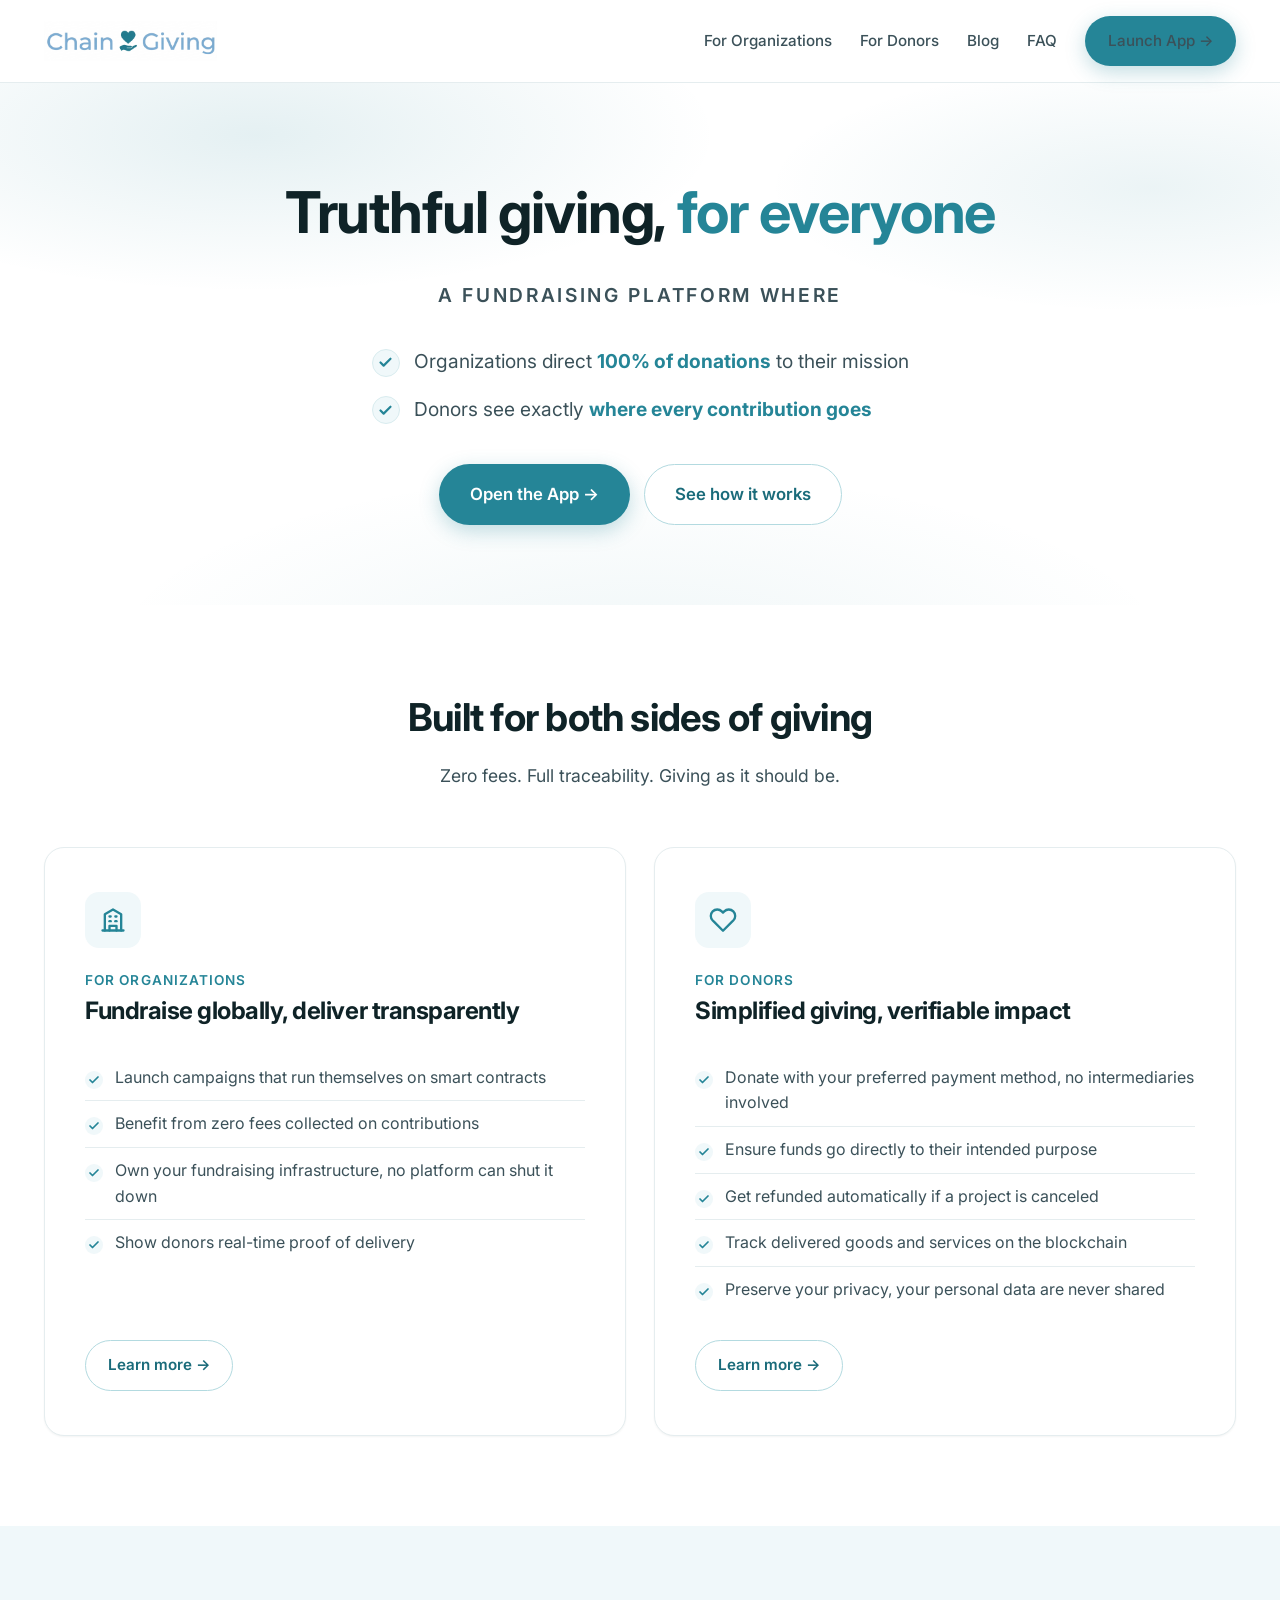
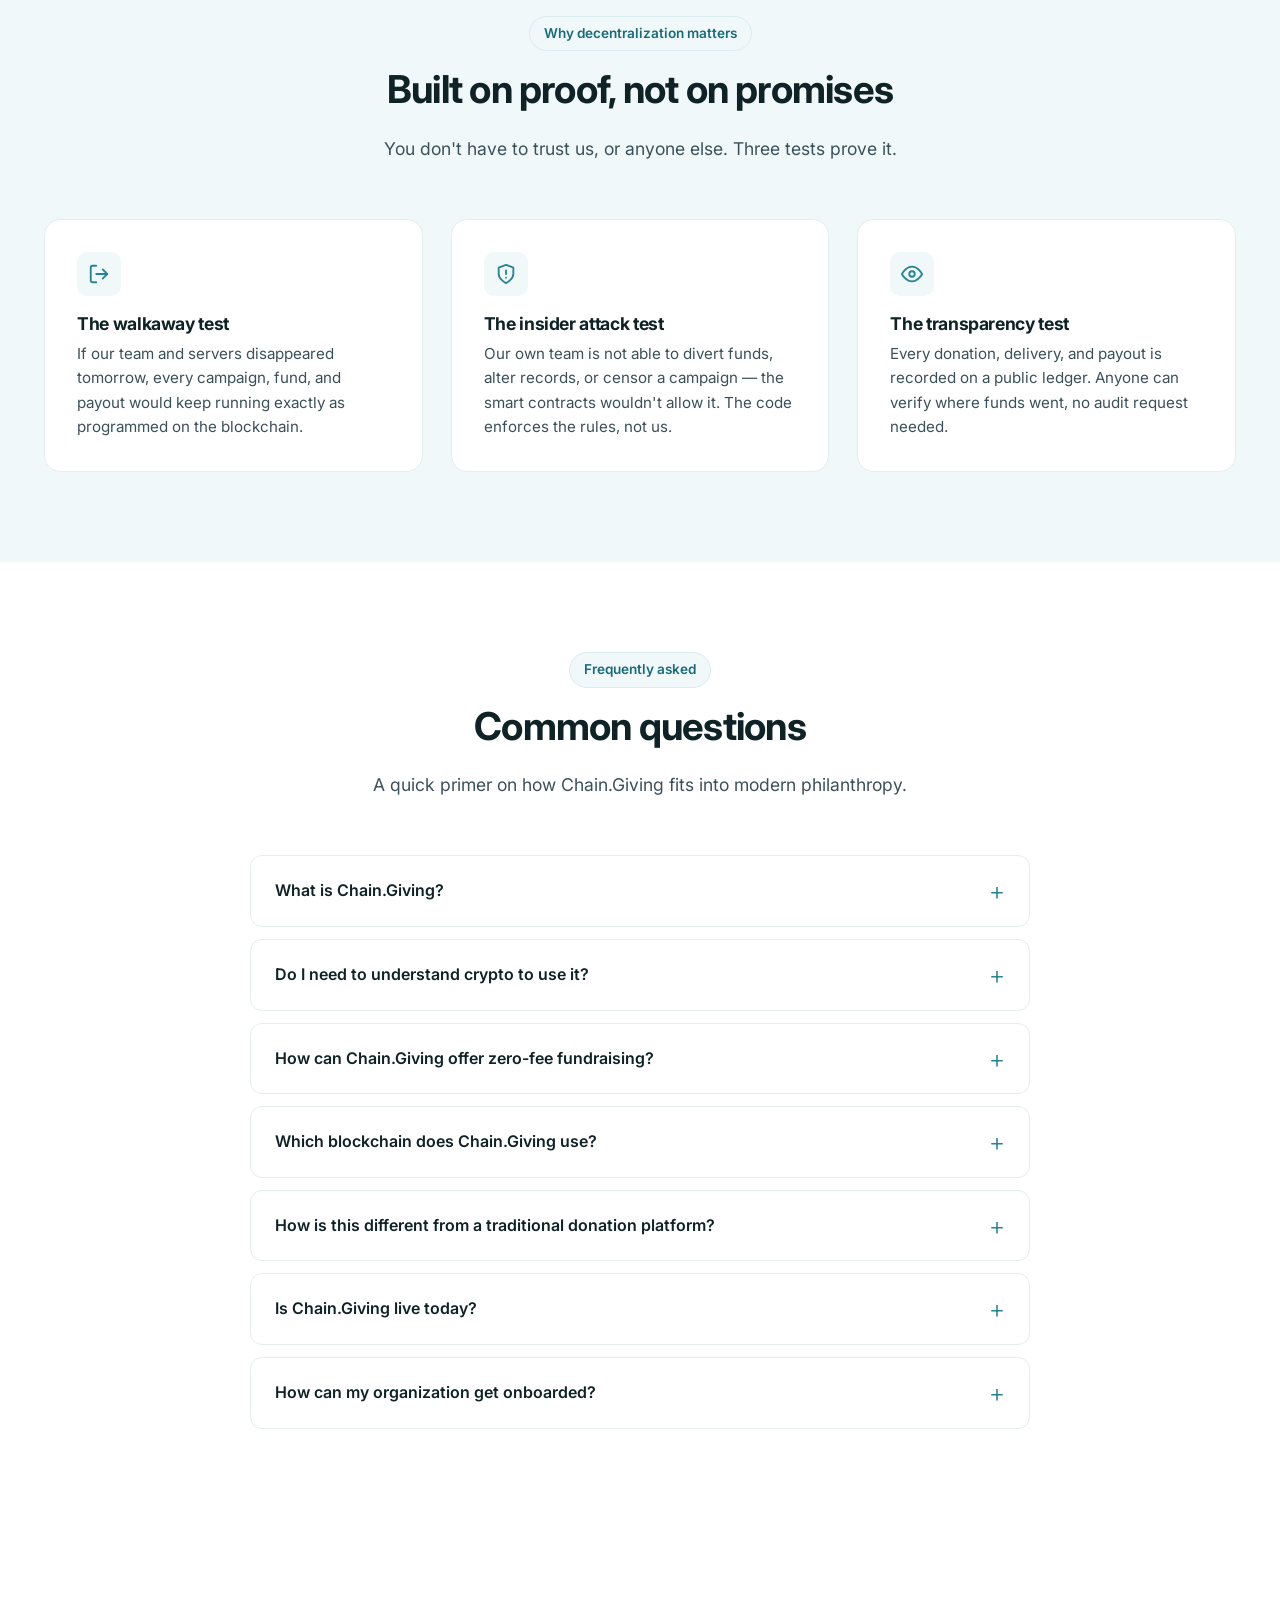
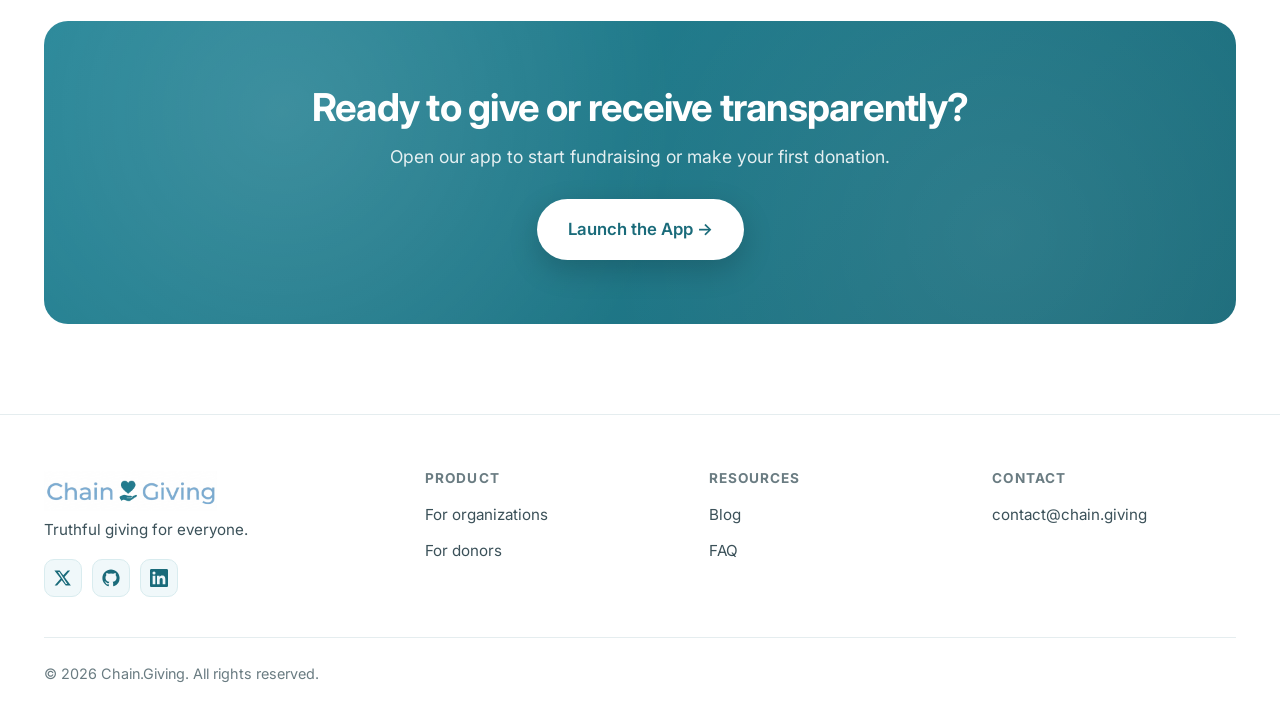
==== index.html @ cbf7d5ca "Initialize website" ====
<!doctype html>
<html lang="en">
<head>
  <meta charset="utf-8" />
  <meta name="viewport" content="width=device-width, initial-scale=1" />
  <title>Chain.Giving — Truthful Giving for Everyone</title>
  <meta name="description" content="Zero fees crowdfunding campaigns. Full traceability for donors. Built on proof, not promises." />
  <link rel="icon" href="media/favicon.png" />
  <link rel="preconnect" href="https://fonts.googleapis.com" />
  <link rel="preconnect" href="https://fonts.gstatic.com" crossorigin />
  <link href="https://fonts.googleapis.com/css2?family=Inter:wght@400;500;600;700;800&display=swap" rel="stylesheet" />
  <link rel="stylesheet" href="styles.css" />
</head>
<body>

<header class="site-header">
  <div class="nav">
    <a class="brand" href="/">
      <img src="media/chain_giving_header.png" alt="Chain.Giving" />
    </a>
    <nav class="nav-links">
      <a href="for-organizations.html">For Organizations</a>
      <a href="for-donors.html">For Donors</a>
      <a href="https://chaingiving.substack.com/" target="_blank" rel="noopener">Blog</a>
      <a href="#faq">FAQ</a>
      <a class="btn btn-primary" href="https://app.chain.giving/" target="_blank" rel="noopener">Launch App →</a>
    </nav>
  </div>
</header>

<main>

  <section class="hero">
    <div class="container hero-inner">
      <h1 class="hero-title">Truthful giving,&nbsp;<span>for everyone</span></h1>
      <p class="lead lead-intro">A fundraising platform where</p>
      <ul class="lead-claims">
        <li>Organizations direct <span>100% of donations</span> to their mission</li>
        <li>Donors see exactly <span>where every contribution goes</span></li>
      </ul>
      <div class="hero-ctas">
        <a class="btn btn-primary btn-lg" href="https://app.chain.giving/" target="_blank" rel="noopener">
          Open the App →
        </a>
        <a class="btn btn-ghost btn-lg" href="#audiences">See how it works</a>
      </div>
    </div>
  </section>

  <section id="audiences">
    <div class="container">
      <div class="section-head">
        <h2>Built for both sides of giving</h2>
        <p>Zero fees. Full traceability. Giving as it should be.</p>
      </div>

      <div class="audience-grid">

        <article class="audience-card">
          <div class="icon">
            <svg viewBox="0 0 24 24" fill="none" stroke="currentColor" stroke-width="2" stroke-linecap="round" stroke-linejoin="round"><path d="M3 21h18"/><path d="M5 21V7l7-4 7 4v14"/><path d="M9 9h1"/><path d="M9 13h1"/><path d="M14 9h1"/><path d="M14 13h1"/><path d="M9 21v-4h6v4"/></svg>
          </div>
          <p class="tag">For Organizations</p>
          <h3>Fundraise globally, deliver transparently</h3>
          <ul>
            <li>Launch campaigns that run themselves on smart contracts</li>
            <li>Benefit from zero fees collected on contributions</li>
            <li>Own your fundraising infrastructure, no platform can shut it down</li>
            <li>Show donors real-time proof of delivery</li>
          </ul>
          <div class="card-cta">
             <a class="btn btn-ghost" href="for-organizations.html">Learn more →</a>
          </div>
        </article>

        <article class="audience-card">
          <div class="icon">
            <svg viewBox="0 0 24 24" fill="none" stroke="currentColor" stroke-width="2" stroke-linecap="round" stroke-linejoin="round"><path d="M20.84 4.61a5.5 5.5 0 0 0-7.78 0L12 5.67l-1.06-1.06a5.5 5.5 0 1 0-7.78 7.78l1.06 1.06L12 21.23l7.78-7.78 1.06-1.06a5.5 5.5 0 0 0 0-7.78z"/></svg>
          </div>
          <p class="tag">For Donors</p>
          <h3>Simplified giving, verifiable impact</h3>
          <ul>
            <li>Donate with your preferred payment method, no intermediaries involved</li>
            <li>Ensure funds go directly to their intended purpose</li>
            <li>Get refunded automatically if a project is canceled</li>
            <li>Track delivered goods and services on the blockchain</li>
            <li>Preserve your privacy, your personal data are never shared</li>
          </ul>
          <div class="card-cta">
             <a class="btn btn-ghost" href="for-donors.html">Learn more →</a>
          </div>
        </article>

      </div>
    </div>
  </section>

  <section class="bg-soft">
    <div class="container">
      <div class="section-head">
        <span class="eyebrow">Why decentralization matters</span>
        <h2>Built on proof, not on promises</h2>
        <p>You don't have to trust us, or anyone else. Three tests prove it.</p>
      </div>

      <div class="feature-grid">
        <div class="feature">
          <div class="icon">
            <svg viewBox="0 0 24 24" fill="none" stroke="currentColor" stroke-width="2" stroke-linecap="round" stroke-linejoin="round"><path d="M9 21H5a2 2 0 0 1-2-2V5a2 2 0 0 1 2-2h4"/><polyline points="16 17 21 12 16 7"/><line x1="21" y1="12" x2="9" y2="12"/></svg>
          </div>
          <h3>The walkaway test</h3>
          <p>If our team and servers disappeared tomorrow, every campaign, fund, and payout would keep running exactly as programmed on the blockchain.</p>
        </div>

        <div class="feature">
          <div class="icon">
            <svg viewBox="0 0 24 24" fill="none" stroke="currentColor" stroke-width="2" stroke-linecap="round" stroke-linejoin="round"><path d="M12 22s8-4 8-10V5l-8-3-8 3v7c0 6 8 10 8 10z"/><line x1="12" y1="8" x2="12" y2="12"/><line x1="12" y1="16" x2="12.01" y2="16"/></svg>
          </div>
          <h3>The insider attack test</h3>
          <p>Our own team is not able to divert funds, alter records, or censor a campaign — the smart contracts wouldn't allow it. The code enforces the rules, not us.</p>
        </div>

        <div class="feature">
          <div class="icon">
            <svg viewBox="0 0 24 24" fill="none" stroke="currentColor" stroke-width="2" stroke-linecap="round" stroke-linejoin="round"><path d="M1 12s4-8 11-8 11 8 11 8-4 8-11 8-11-8-11-8z"/><circle cx="12" cy="12" r="3"/></svg>
          </div>
          <h3>The transparency test</h3>
          <p>Every donation, delivery, and payout is recorded on a public ledger. Anyone can verify where funds went, no audit request needed.</p>
        </div>
      </div>
    </div>
  </section>

  <section id="faq">
    <div class="container">
      <div class="section-head">
        <span class="eyebrow">Frequently asked</span>
        <h2>Common questions</h2>
        <p>A quick primer on how Chain.Giving fits into modern philanthropy.</p>
      </div>

      <div class="faq-wrap">
        <details class="faq">
          <summary>What is Chain.Giving?</summary>
          <div class="faq-body">Chain.Giving is a platform that lets organizations run transparent fundraising programs that record their delivery transparently on the blockchain. Donors can follow their contributions from crowdfunding to real-world impact.</div>
        </details>

        <details class="faq">
          <summary>Do I need to understand crypto to use it?</summary>
          <div class="faq-body">No. Both organizations and donors interact with a familiar web app. The blockchain layer handles settlement and auditability behind the scenes — you don't need to run a node or manage complex wallets to get started.</div>
        </details>

        <details class="faq">
          <summary>How can Chain.Giving offer zero-fee fundraising?</summary>
          <div class="faq-body">Chain.Giving is a nonprofit initiative built entirely in our free time. The backend runs on public blockchain infrastructure and the frontend is served from free static file hosting, so operational costs are near zero. Every fundraising program lives in an autonomous smart contract owned solely by its organization wallet — meaning custody and payment processing require no middleman and no platform cut.</div>
        </details>

        <details class="faq">
          <summary>Which blockchain does Chain.Giving use?</summary>
          <div class="faq-body">We build our system as a set of Ethereum smart contracts that can be deployed on any EVM-compatible blockchain. As such, Chain.Giving can be deployed to the majority of existing blockchains that support smart contracts.</div>
        </details>

        <details class="faq">
          <summary>How is this different from a traditional donation platform?</summary>
          <div class="faq-body">Traditional platforms settle funds off-chain and report impact with spreadsheets. Chain.Giving ties donations and deliveries on the same ledger, so transparency isn't a PDF report, it's the system itself.</div>
        </details>

        <details class="faq">
          <summary>Is Chain.Giving live today?</summary>
          <div class="faq-body">We're rolling out in stages. Chain.Giving is still in Beta but pilot programs can already be conducted end to end on our testnet deployment. Subscribe to our <a href="https://chaingiving.substack.com/" target="_blank" rel="noopener">blog</a> for launch updates.</div>
        </details>

        <details class="faq">
          <summary>How can my organization get onboarded?</summary>
          <div class="faq-body">Reach out to <a href="mailto:contact@chain.giving">contact@chain.giving</a> and we'll walk you through onboarding, setup, and digitizing your first program.</div>
        </details>
      </div>
    </div>
  </section>

  <section>
    <div class="container">
      <div class="cta-band">
        <h2>Ready to give or receive transparently?</h2>
        <p>Open our app to start fundraising or make your first donation.</p>
        <a class="btn btn-primary btn-lg" href="https://app.chain.giving/" target="_blank" rel="noopener">Launch the App →</a>
      </div>
    </div>
  </section>

</main>

<footer>
  <div class="container">
    <div class="footer-grid">
      <div>
        <a class="brand" href="/">
          <img src="media/chain_giving_header.png" alt="Chain.Giving" />
        </a>
        <p>Truthful giving for everyone.</p>
        <div class="socials">
          <a href="https://x.com/chaingiving" target="_blank" rel="noopener" aria-label="Chain.Giving on X">
            <svg viewBox="0 0 24 24" fill="currentColor" aria-hidden="true"><path d="M18.244 2H21.5l-7.5 8.57L22.5 22h-6.84l-5.36-6.99L4.1 22H.84l8.02-9.17L.5 2h7.02l4.84 6.4L18.244 2Zm-2.4 18h1.88L7.24 4H5.24l10.6 16Z"/></svg>
          </a>
          <a href="https://github.com/chaingiving" target="_blank" rel="noopener" aria-label="Chain.Giving on GitHub">
            <svg viewBox="0 0 24 24" fill="currentColor" aria-hidden="true"><path d="M12 .5C5.73.5.5 5.74.5 12.02c0 5.09 3.29 9.4 7.86 10.93.58.1.79-.25.79-.56 0-.27-.01-1-.02-1.96-3.2.7-3.87-1.54-3.87-1.54-.52-1.33-1.27-1.69-1.27-1.69-1.04-.72.08-.7.08-.7 1.15.08 1.76 1.19 1.76 1.19 1.03 1.76 2.69 1.25 3.35.96.1-.75.4-1.26.73-1.55-2.55-.29-5.24-1.28-5.24-5.7 0-1.26.44-2.29 1.17-3.09-.12-.29-.51-1.46.11-3.04 0 0 .97-.31 3.18 1.18a11.1 11.1 0 0 1 5.78 0c2.2-1.49 3.17-1.18 3.17-1.18.63 1.58.24 2.75.12 3.04.73.8 1.17 1.83 1.17 3.09 0 4.43-2.69 5.41-5.25 5.69.41.35.78 1.04.78 2.1 0 1.52-.01 2.74-.01 3.12 0 .31.21.67.8.56A11.51 11.51 0 0 0 23.5 12.02C23.5 5.74 18.27.5 12 .5Z"/></svg>
          </a>
          <a href="https://www.linkedin.com/company/101804480/admin/feed/posts/" target="_blank" rel="noopener" aria-label="Chain.Giving on LinkedIn">
            <svg viewBox="0 0 24 24" fill="currentColor" aria-hidden="true"><path d="M20.45 20.45h-3.56v-5.57c0-1.33-.03-3.04-1.86-3.04-1.86 0-2.14 1.45-2.14 2.95v5.66H9.33V9h3.41v1.56h.05c.48-.9 1.64-1.86 3.38-1.86 3.61 0 4.28 2.38 4.28 5.47v6.28ZM5.34 7.43a2.06 2.06 0 1 1 0-4.13 2.06 2.06 0 0 1 0 4.13ZM7.12 20.45H3.56V9h3.56v11.45ZM22.22 0H1.77C.79 0 0 .77 0 1.72v20.56C0 23.23.79 24 1.77 24h20.45c.98 0 1.78-.77 1.78-1.72V1.72C24 .77 23.2 0 22.22 0Z"/></svg>
          </a>
        </div>
      </div>
      <div>
        <h4>Product</h4>
        <ul>
          <li><a href="for-organizations.html">For organizations</a></li>
          <li><a href="for-donors.html">For donors</a></li>
        </ul>
      </div>
      <div>
        <h4>Resources</h4>
        <ul>
          <li><a href="https://chaingiving.substack.com/" target="_blank" rel="noopener">Blog</a></li>
          <li><a href="#faq">FAQ</a></li>
        </ul>
      </div>
      <div>
        <h4>Contact</h4>
        <ul>
          <li><a href="mailto:contact@chain.giving">contact@chain.giving</a></li>
        </ul>
      </div>
    </div>
    <div class="footer-bottom">
      <span>© <span id="y"></span> Chain.Giving. All rights reserved.</span>
    </div>
  </div>
</footer>

<script>document.getElementById('y').textContent = String(new Date().getFullYear());</script>

</body>
</html>
---- styles.css ----
:root {
  --teal: #258597;
  --teal-dark: #1a6b7a;
  --teal-darker: #134e59;
  --teal-50: #f0f8fa;
  --teal-100: #d9ecef;
  --teal-200: #b3dae0;
  --ink: #0f2327;
  --ink-soft: #3b5159;
  --muted: #6a7c82;
  --line: #e5edef;
  --bg: #ffffff;
  --radius: 14px;
  --shadow-sm: 0 1px 2px rgba(15, 35, 39, 0.05);
  --shadow: 0 10px 30px rgba(15, 35, 39, 0.08);
  --shadow-lg: 0 20px 60px rgba(15, 35, 39, 0.12);
  --max: 1240px;
  --font: "Inter", -apple-system, BlinkMacSystemFont, "Segoe UI", Roboto, Helvetica, Arial, sans-serif;
}

* { box-sizing: border-box; }
html, body { margin: 0; padding: 0; }
body {
  font-family: var(--font);
  color: var(--ink);
  background: var(--bg);
  line-height: 1.6;
  -webkit-font-smoothing: antialiased;
  text-rendering: optimizeLegibility;
}

a { color: var(--teal-dark); text-decoration: none; }
a:hover { color: var(--teal-darker); }

img { max-width: 100%; display: block; }

.container {
  max-width: var(--max);
  margin: 0 auto;
  padding: 0 24px;
}

h1, h2, h3, h4 {
  color: var(--ink);
  font-weight: 700;
  letter-spacing: -0.02em;
  line-height: 1.15;
  margin: 0 0 0.6em;
}
h1 { font-size: clamp(2.2rem, 5vw, 3.6rem); }
h2 { font-size: clamp(1.7rem, 3.5vw, 2.4rem); }
h3 { font-size: 1.25rem; }
p { margin: 0 0 1em; color: var(--ink-soft); }

/* Header */
.site-header {
  position: sticky;
  top: 0;
  z-index: 50;
  background: rgba(255,255,255,0.92);
  backdrop-filter: saturate(180%) blur(10px);
  border-bottom: 1px solid var(--line);
}
.nav {
  display: flex;
  align-items: center;
  justify-content: space-between;
  padding: 16px 24px;
  max-width: var(--max);
  margin: 0 auto;
}
.brand {
  display: inline-flex;
  align-items: center;
  color: var(--ink);
}
.brand img {
  height: 40px;
  width: auto;
  display: block;
}
.nav-links {
  display: flex;
  align-items: center;
  gap: 28px;
}
.nav-links a {
  color: var(--ink-soft);
  font-weight: 500;
  font-size: 0.95rem;
}
.nav-links a:hover { color: var(--teal); }

/* Buttons */
.btn {
  display: inline-flex;
  align-items: center;
  gap: 8px;
  padding: 12px 22px;
  border-radius: 999px;
  font-weight: 600;
  font-size: 0.95rem;
  transition: transform 0.15s ease, box-shadow 0.15s ease, background 0.15s ease;
  border: 1px solid transparent;
  cursor: pointer;
  white-space: nowrap;
}
.btn-primary {
  background: var(--teal);
  color: #fff;
  box-shadow: 0 6px 20px rgba(37, 133, 151, 0.28);
}
.btn-primary:hover {
  background: var(--teal-dark);
  color: #fff;
  transform: translateY(-1px);
  box-shadow: 0 10px 28px rgba(37, 133, 151, 0.35);
}
.btn-ghost {
  background: #fff;
  color: var(--teal-dark);
  border-color: var(--teal-200);
}
.btn-ghost:hover {
  background: var(--teal-50);
  color: var(--teal-darker);
}
.btn-lg { padding: 16px 30px; font-size: 1.05rem; }

/* Hero */
.hero {
  position: relative;
  padding: 96px 0 80px;
  overflow: hidden;
}
.hero::before {
  content: "";
  position: absolute;
  inset: 0;
  background:
    radial-gradient(ellipse 60% 50% at 20% 10%, rgba(37,133,151,0.12), transparent 60%),
    radial-gradient(ellipse 50% 40% at 90% 20%, rgba(37,133,151,0.09), transparent 60%),
    radial-gradient(ellipse 70% 60% at 50% 110%, rgba(37,133,151,0.07), transparent 60%);
  pointer-events: none;
}
.hero-inner {
  position: relative;
  text-align: center;
  max-width: 820px;
  margin: 0 auto;
}
.eyebrow {
  display: inline-block;
  padding: 6px 14px;
  border-radius: 999px;
  background: var(--teal-50);
  color: var(--teal-dark);
  font-weight: 600;
  font-size: 0.85rem;
  margin-bottom: 24px;
  border: 1px solid var(--teal-100);
}
.hero h1 span { color: var(--teal); }
.hero .lead span { color: var(--teal); font-weight: 700; }
.lead-intro {
  font-size: 0.95rem;
  text-transform: uppercase;
  letter-spacing: 0.14em;
  color: var(--muted);
  font-weight: 600;
  margin-bottom: 28px;
}
.lead-claims {
  list-style: none;
  padding: 0;
  margin: 0 auto 40px;
  display: inline-flex;
  flex-direction: column;
  gap: 18px;
  text-align: left;
}
.lead-claims li {
  font-size: 1.2rem;
  color: var(--ink-soft);
  line-height: 1.55;
  position: relative;
  padding-left: 42px;
}
.lead-claims li::before {
  content: "";
  position: absolute;
  left: 0;
  top: calc((1.55em - 26px) / 2);
  width: 26px;
  height: 26px;
  border-radius: 50%;
  background-color: var(--teal-50);
  background-image: url("data:image/svg+xml;utf8,<svg xmlns='http://www.w3.org/2000/svg' viewBox='0 0 24 24' fill='none' stroke='%23258597' stroke-width='3.5' stroke-linecap='round' stroke-linejoin='round'><polyline points='20 6 9 17 4 12'/></svg>");
  background-size: 15px 15px;
  background-repeat: no-repeat;
  background-position: center;
  border: 1px solid var(--teal-100);
}
.lead-claims li span { color: var(--teal); font-weight: 700; }
@media (max-width: 600px) {
  .lead-claims li { font-size: 1.02rem; padding-left: 34px; }
  .lead-claims li::before { width: 22px; height: 22px; background-size: 13px 13px; top: calc((1.55em - 22px) / 2); }
}
.hero-title {
  white-space: nowrap;
  font-size: clamp(1.8rem, 6.2vw, 3.6rem);
}
.hero p.lead {
  font-size: 1.2rem;
  color: var(--ink-soft);
  max-width: 660px;
  margin: 0 auto 36px;
}
.hero-ctas {
  display: flex;
  gap: 14px;
  justify-content: center;
  flex-wrap: wrap;
}

/* Sections */
section { padding: 90px 0; }
.section-head {
  text-align: center;
  max-width: 720px;
  margin: 0 auto 56px;
}
.section-head .eyebrow { margin-bottom: 16px; }
.section-head p { font-size: 1.1rem; }

/* Two-column cards */
.audience-grid {
  display: grid;
  grid-template-columns: 1fr 1fr;
  gap: 28px;
}
.audience-card {
  background: #fff;
  border: 1px solid var(--line);
  border-radius: 20px;
  padding: 44px 40px;
  box-shadow: var(--shadow-sm);
  transition: transform 0.2s ease, box-shadow 0.2s ease, border-color 0.2s ease;
  display: flex;
  flex-direction: column;
}
.audience-card:hover {
  transform: translateY(-4px);
  box-shadow: var(--shadow-lg);
  border-color: var(--teal-200);
}
.audience-card .icon {
  width: 56px;
  height: 56px;
  border-radius: 14px;
  background: var(--teal-50);
  color: var(--teal);
  display: flex;
  align-items: center;
  justify-content: center;
  margin-bottom: 22px;
}
.audience-card .icon svg { width: 28px; height: 28px; }
.audience-card h3 { font-size: 1.5rem; margin-bottom: 10px; }
.audience-card p.tag {
  color: var(--teal);
  font-weight: 600;
  font-size: 0.85rem;
  text-transform: uppercase;
  letter-spacing: 0.08em;
  margin-bottom: 6px;
}
.audience-card ul {
  list-style: none;
  padding: 0;
  margin: 20px 0 28px;
}
.audience-card li {
  padding: 10px 0 10px 30px;
  position: relative;
  color: var(--ink-soft);
  border-bottom: 1px solid var(--line);
}
.audience-card li:last-child { border-bottom: none; }
.audience-card li::before {
  content: "";
  position: absolute;
  left: 0;
  top: 16px;
  width: 18px;
  height: 18px;
  border-radius: 50%;
  background: var(--teal-50);
  background-image: url("data:image/svg+xml;utf8,<svg xmlns='http://www.w3.org/2000/svg' viewBox='0 0 24 24' fill='none' stroke='%23258597' stroke-width='3.5' stroke-linecap='round' stroke-linejoin='round'><polyline points='20 6 9 17 4 12'/></svg>");
  background-size: 12px;
  background-repeat: no-repeat;
  background-position: center;
}
.audience-card .card-cta { margin-top: auto; }

/* Feature grid */
.bg-soft { background: var(--teal-50); }
.feature-grid {
  display: grid;
  grid-template-columns: repeat(3, 1fr);
  gap: 28px;
}
.feature {
  background: #fff;
  padding: 32px;
  border-radius: 16px;
  border: 1px solid var(--line);
}
.feature .icon {
  width: 44px;
  height: 44px;
  border-radius: 10px;
  background: var(--teal-50);
  color: var(--teal);
  display: flex;
  align-items: center;
  justify-content: center;
  margin-bottom: 18px;
}
.feature .icon svg { width: 22px; height: 22px; }
.feature h3 { font-size: 1.1rem; margin-bottom: 8px; }
.feature p { font-size: 0.95rem; margin: 0; }

/* FAQ */
.faq-wrap { max-width: 780px; margin: 0 auto; }
details.faq {
  background: #fff;
  border: 1px solid var(--line);
  border-radius: 12px;
  padding: 4px 0;
  margin-bottom: 12px;
  transition: border-color 0.15s ease, box-shadow 0.15s ease;
}
details.faq[open] {
  border-color: var(--teal-200);
  box-shadow: var(--shadow-sm);
}
details.faq summary {
  list-style: none;
  cursor: pointer;
  padding: 18px 24px;
  font-weight: 600;
  color: var(--ink);
  display: flex;
  justify-content: space-between;
  align-items: center;
  gap: 16px;
}
details.faq summary::-webkit-details-marker { display: none; }
details.faq summary::after {
  content: "+";
  font-size: 1.6rem;
  color: var(--teal);
  font-weight: 300;
  line-height: 1;
  transition: transform 0.2s ease;
}
details.faq[open] summary::after { content: "−"; }
details.faq .faq-body {
  padding: 0 24px 20px;
  color: var(--ink-soft);
}

/* CTA band */
.cta-band {
  background: linear-gradient(135deg, var(--teal) 0%, var(--teal-dark) 100%);
  border-radius: 24px;
  padding: 64px 48px;
  text-align: center;
  color: #fff;
  position: relative;
  overflow: hidden;
}
.cta-band::before {
  content: "";
  position: absolute;
  inset: 0;
  background:
    radial-gradient(circle at 20% 30%, rgba(255,255,255,0.12), transparent 40%),
    radial-gradient(circle at 80% 70%, rgba(255,255,255,0.08), transparent 40%);
}
.cta-band > * { position: relative; }
.cta-band h2 { color: #fff; margin-bottom: 14px; }
.cta-band p { color: rgba(255,255,255,0.88); font-size: 1.1rem; max-width: 580px; margin: 0 auto 28px; }
.cta-band .btn-primary {
  background: #fff;
  color: var(--teal-dark);
  box-shadow: 0 10px 30px rgba(0,0,0,0.18);
}
.cta-band .btn-primary:hover { background: var(--teal-50); color: var(--teal-darker); }

/* Footer */
footer {
  border-top: 1px solid var(--line);
  padding: 56px 0 40px;
  background: #fff;
}
.footer-grid {
  display: grid;
  grid-template-columns: 1.4fr 1fr 1fr 1fr;
  gap: 40px;
  margin-bottom: 40px;
}
.footer-grid h4 {
  font-size: 0.85rem;
  text-transform: uppercase;
  letter-spacing: 0.08em;
  color: var(--muted);
  margin-bottom: 16px;
}
.footer-grid ul {
  list-style: none;
  padding: 0;
  margin: 0;
}
.footer-grid li { margin-bottom: 10px; }
.footer-grid a { color: var(--ink-soft); font-size: 0.95rem; }
.footer-grid a:hover { color: var(--teal); }
.footer-grid p { font-size: 0.95rem; max-width: 280px; }
.footer-bottom {
  border-top: 1px solid var(--line);
  padding-top: 24px;
  display: flex;
  justify-content: space-between;
  flex-wrap: wrap;
  gap: 12px;
  color: var(--muted);
  font-size: 0.9rem;
  align-items: center;
}
.socials {
  display: flex;
  gap: 10px;
  margin-top: 16px;
}
.socials a {
  width: 38px;
  height: 38px;
  border-radius: 10px;
  display: inline-flex;
  align-items: center;
  justify-content: center;
  background: var(--teal-50);
  color: var(--teal-dark);
  border: 1px solid var(--teal-100);
  transition: background 0.15s ease, transform 0.15s ease, color 0.15s ease;
}
.socials a:hover {
  background: var(--teal);
  color: #fff;
  transform: translateY(-2px);
}
.socials svg { width: 18px; height: 18px; }

/* Sub pages */
.page-hero {
  padding: 80px 0 40px;
  text-align: center;
  background: var(--teal-50);
  border-bottom: 1px solid var(--teal-100);
}
.page-hero .eyebrow { background: #fff; }
.page-hero p { font-size: 1.15rem; max-width: 620px; margin: 0 auto; }
.doc-layout {
  display: grid;
  grid-template-columns: 240px 1fr;
  gap: 48px;
  padding: 64px 0;
}
.doc-nav {
  position: sticky;
  top: 90px;
  align-self: start;
}
.doc-nav h4 {
  font-size: 0.8rem;
  text-transform: uppercase;
  letter-spacing: 0.08em;
  color: var(--muted);
  margin: 0 0 14px;
}
.doc-nav ul {
  list-style: none;
  padding: 0;
  margin: 0 0 28px;
  border-left: 2px solid var(--line);
}
.doc-nav li a {
  display: block;
  padding: 8px 16px;
  color: var(--ink-soft);
  border-left: 2px solid transparent;
  margin-left: -2px;
  font-size: 0.95rem;
}
.doc-nav li a:hover { color: var(--teal); border-left-color: var(--teal-200); }
.doc-content h2 {
  margin-top: 48px;
  padding-top: 12px;
}
.doc-content h2:first-child { margin-top: 0; }
.doc-placeholder {
  background: var(--teal-50);
  border: 1px dashed var(--teal-200);
  border-radius: 12px;
  padding: 24px;
  color: var(--ink-soft);
  margin: 16px 0 32px;
  font-size: 0.95rem;
}

/* Responsive */
@media (max-width: 860px) {
  .nav-links a:not(.btn) { display: none; }
  .audience-grid { grid-template-columns: 1fr; }
  .feature-grid { grid-template-columns: 1fr; }
  .footer-grid { grid-template-columns: 1fr 1fr; }
  .doc-layout { grid-template-columns: 1fr; }
  .doc-nav { position: static; }
  section { padding: 64px 0; }
  .hero { padding: 64px 0 48px; }
  .cta-band { padding: 48px 24px; }
}
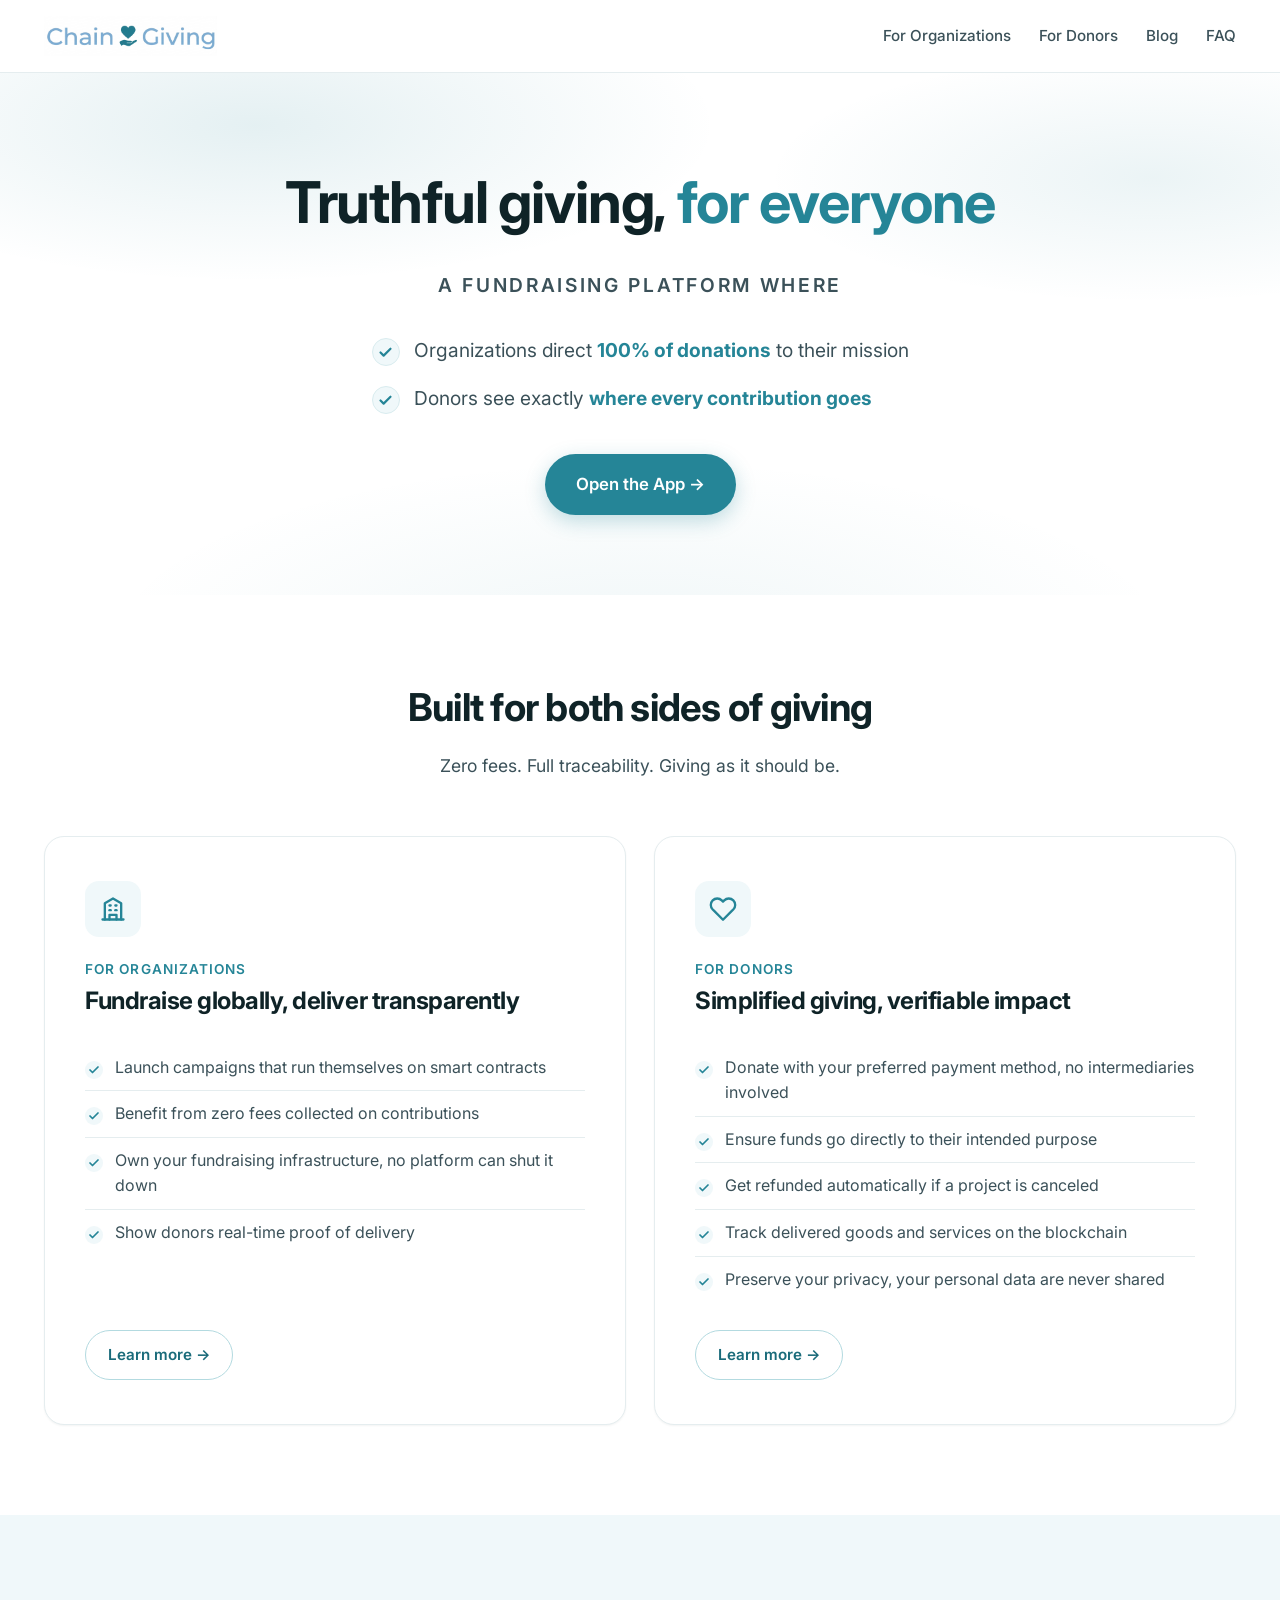
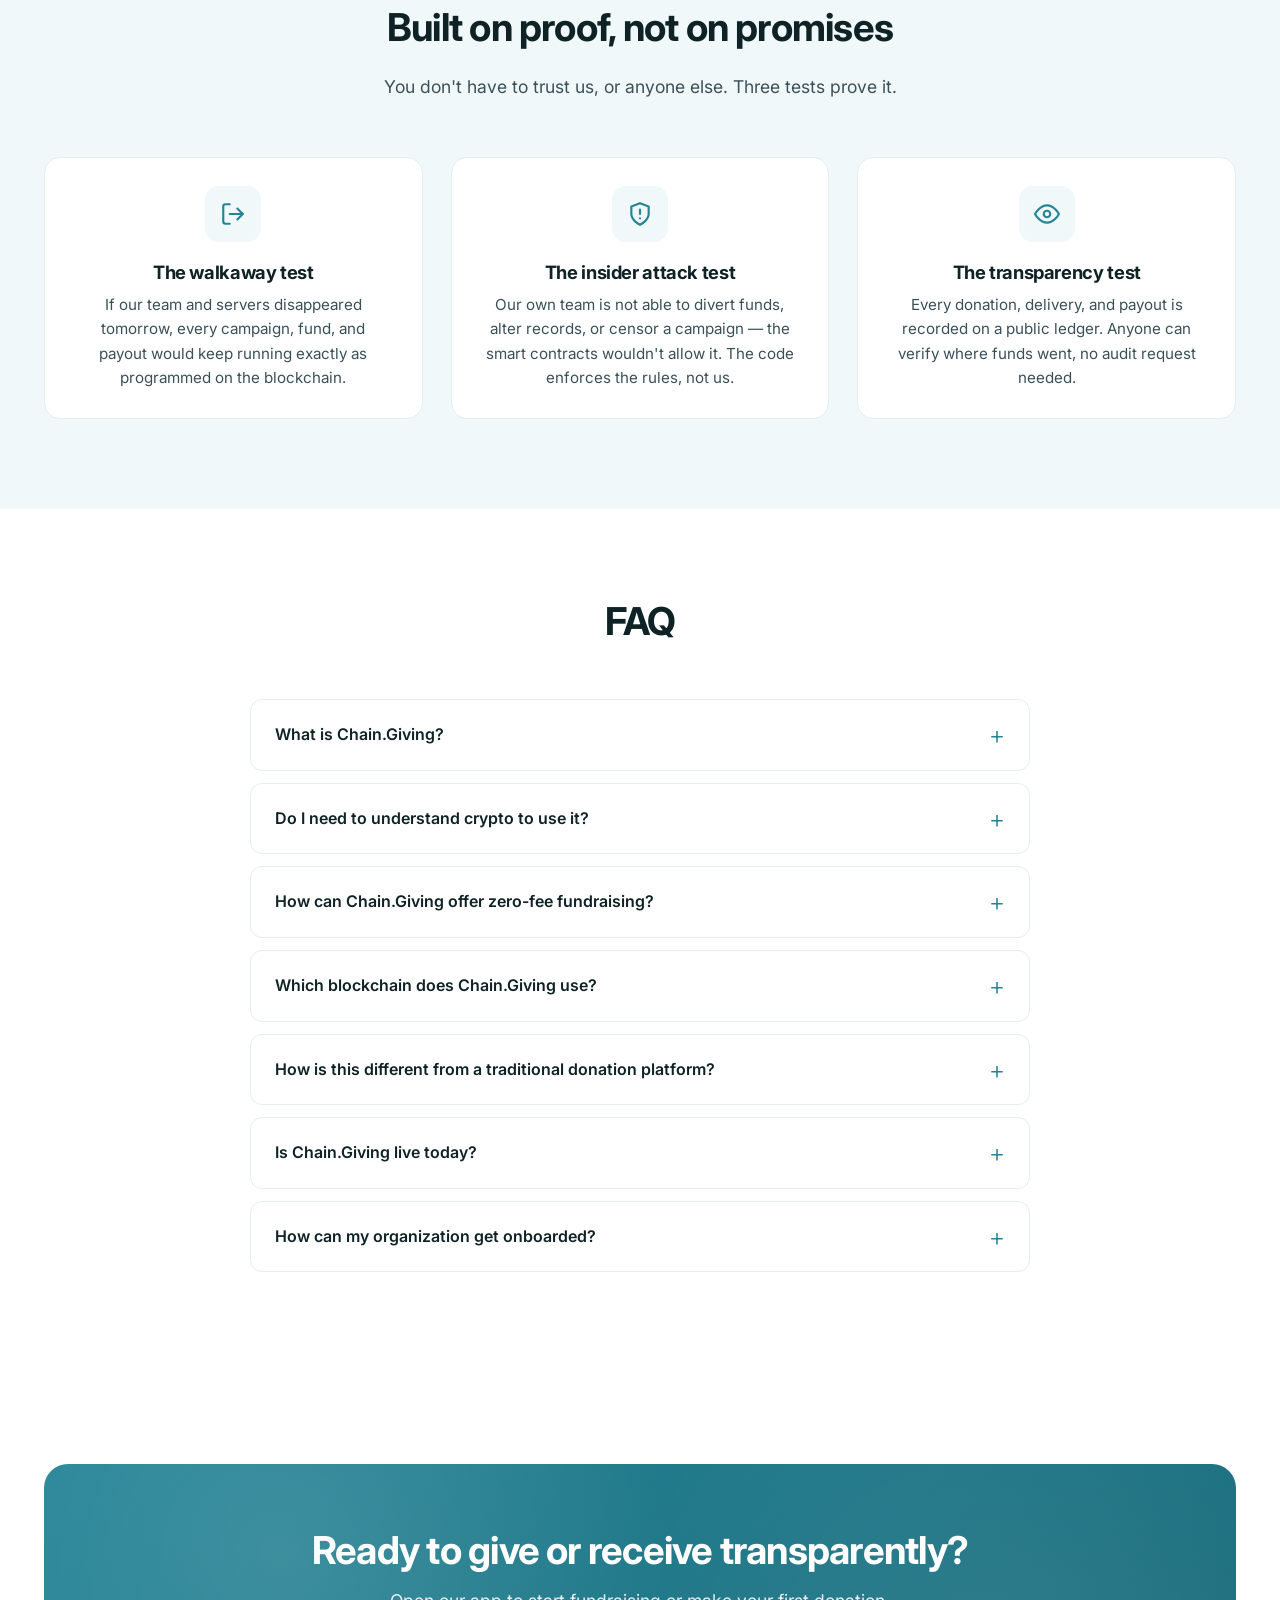
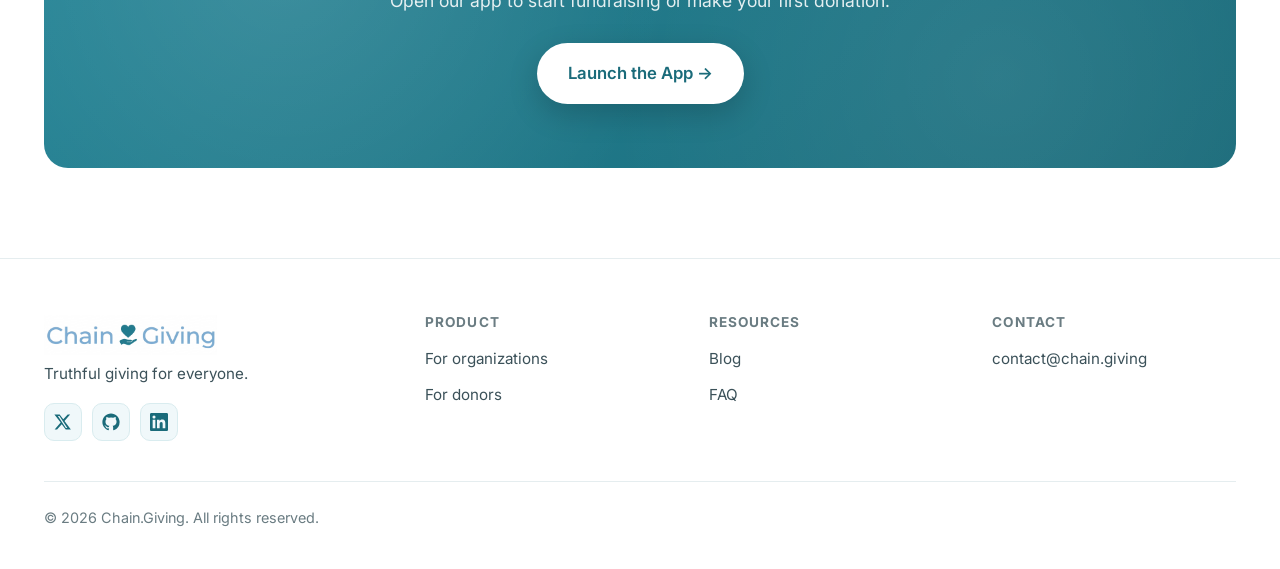
==== commit 80ef451f: "polish" ====
--- a/index.html
+++ b/index.html
@@ -23,7 +23,6 @@
       <a href="for-donors.html">For Donors</a>
       <a href="https://chaingiving.substack.com/" target="_blank" rel="noopener">Blog</a>
       <a href="#faq">FAQ</a>
-      <a class="btn btn-primary" href="https://app.chain.giving/" target="_blank" rel="noopener">Launch App →</a>
     </nav>
   </div>
 </header>
@@ -42,7 +41,6 @@
         <a class="btn btn-primary btn-lg" href="https://app.chain.giving/" target="_blank" rel="noopener">
           Open the App →
         </a>
-        <a class="btn btn-ghost btn-lg" href="#audiences">See how it works</a>
       </div>
     </div>
   </section>
@@ -98,7 +96,6 @@
   <section class="bg-soft">
     <div class="container">
       <div class="section-head">
-        <span class="eyebrow">Why decentralization matters</span>
         <h2>Built on proof, not on promises</h2>
         <p>You don't have to trust us, or anyone else. Three tests prove it.</p>
       </div>
@@ -134,9 +131,7 @@
   <section id="faq">
     <div class="container">
       <div class="section-head">
-        <span class="eyebrow">Frequently asked</span>
-        <h2>Common questions</h2>
-        <p>A quick primer on how Chain.Giving fits into modern philanthropy.</p>
+        <h2>FAQ</h2>
       </div>
 
       <div class="faq-wrap">
@@ -152,7 +147,7 @@
 
         <details class="faq">
           <summary>How can Chain.Giving offer zero-fee fundraising?</summary>
-          <div class="faq-body">Chain.Giving is a nonprofit initiative built entirely in our free time. The backend runs on public blockchain infrastructure and the frontend is served from free static file hosting, so operational costs are near zero. Every fundraising program lives in an autonomous smart contract owned solely by its organization wallet — meaning custody and payment processing require no middleman and no platform cut.</div>
+          <div class="faq-body">Chain.Giving is a nonprofit initiative built entirely in our free time. The backend runs on public blockchain infrastructure and the frontend is served from free static file hosting, so operational costs are near zero. Every fundraising program lives in an autonomous smart contract owned solely by its organization wallet — meaning custody and payment processing require no middleman and no platform cut. The only exception: third-party services that convert between fiat and crypto may charge a small processing fee, none of which goes to Chain.Giving.</div>
         </details>
 
         <details class="faq">
--- a/styles.css
+++ b/styles.css
@@ -20,6 +20,7 @@
 
 * { box-sizing: border-box; }
 html, body { margin: 0; padding: 0; }
+html { scroll-padding-top: 88px; }
 body {
   font-family: var(--font);
   color: var(--ink);
@@ -312,23 +313,30 @@
 }
 .feature {
   background: #fff;
-  padding: 32px;
+  padding: 28px 32px;
   border-radius: 16px;
   border: 1px solid var(--line);
+  text-align: center;
+  transition: transform 0.2s ease, box-shadow 0.2s ease, border-color 0.2s ease;
+}
+.feature:hover {
+  transform: translateY(-3px);
+  box-shadow: var(--shadow);
+  border-color: var(--teal-200);
 }
 .feature .icon {
-  width: 44px;
-  height: 44px;
-  border-radius: 10px;
+  width: 56px;
+  height: 56px;
+  border-radius: 14px;
   background: var(--teal-50);
   color: var(--teal);
   display: flex;
   align-items: center;
   justify-content: center;
-  margin-bottom: 18px;
-}
-.feature .icon svg { width: 22px; height: 22px; }
-.feature h3 { font-size: 1.1rem; margin-bottom: 8px; }
+  margin: 0 auto 20px;
+}
+.feature .icon svg { width: 26px; height: 26px; }
+.feature h3 { font-size: 1.15rem; margin-bottom: 10px; }
 .feature p { font-size: 0.95rem; margin: 0; }
 
 /* FAQ */
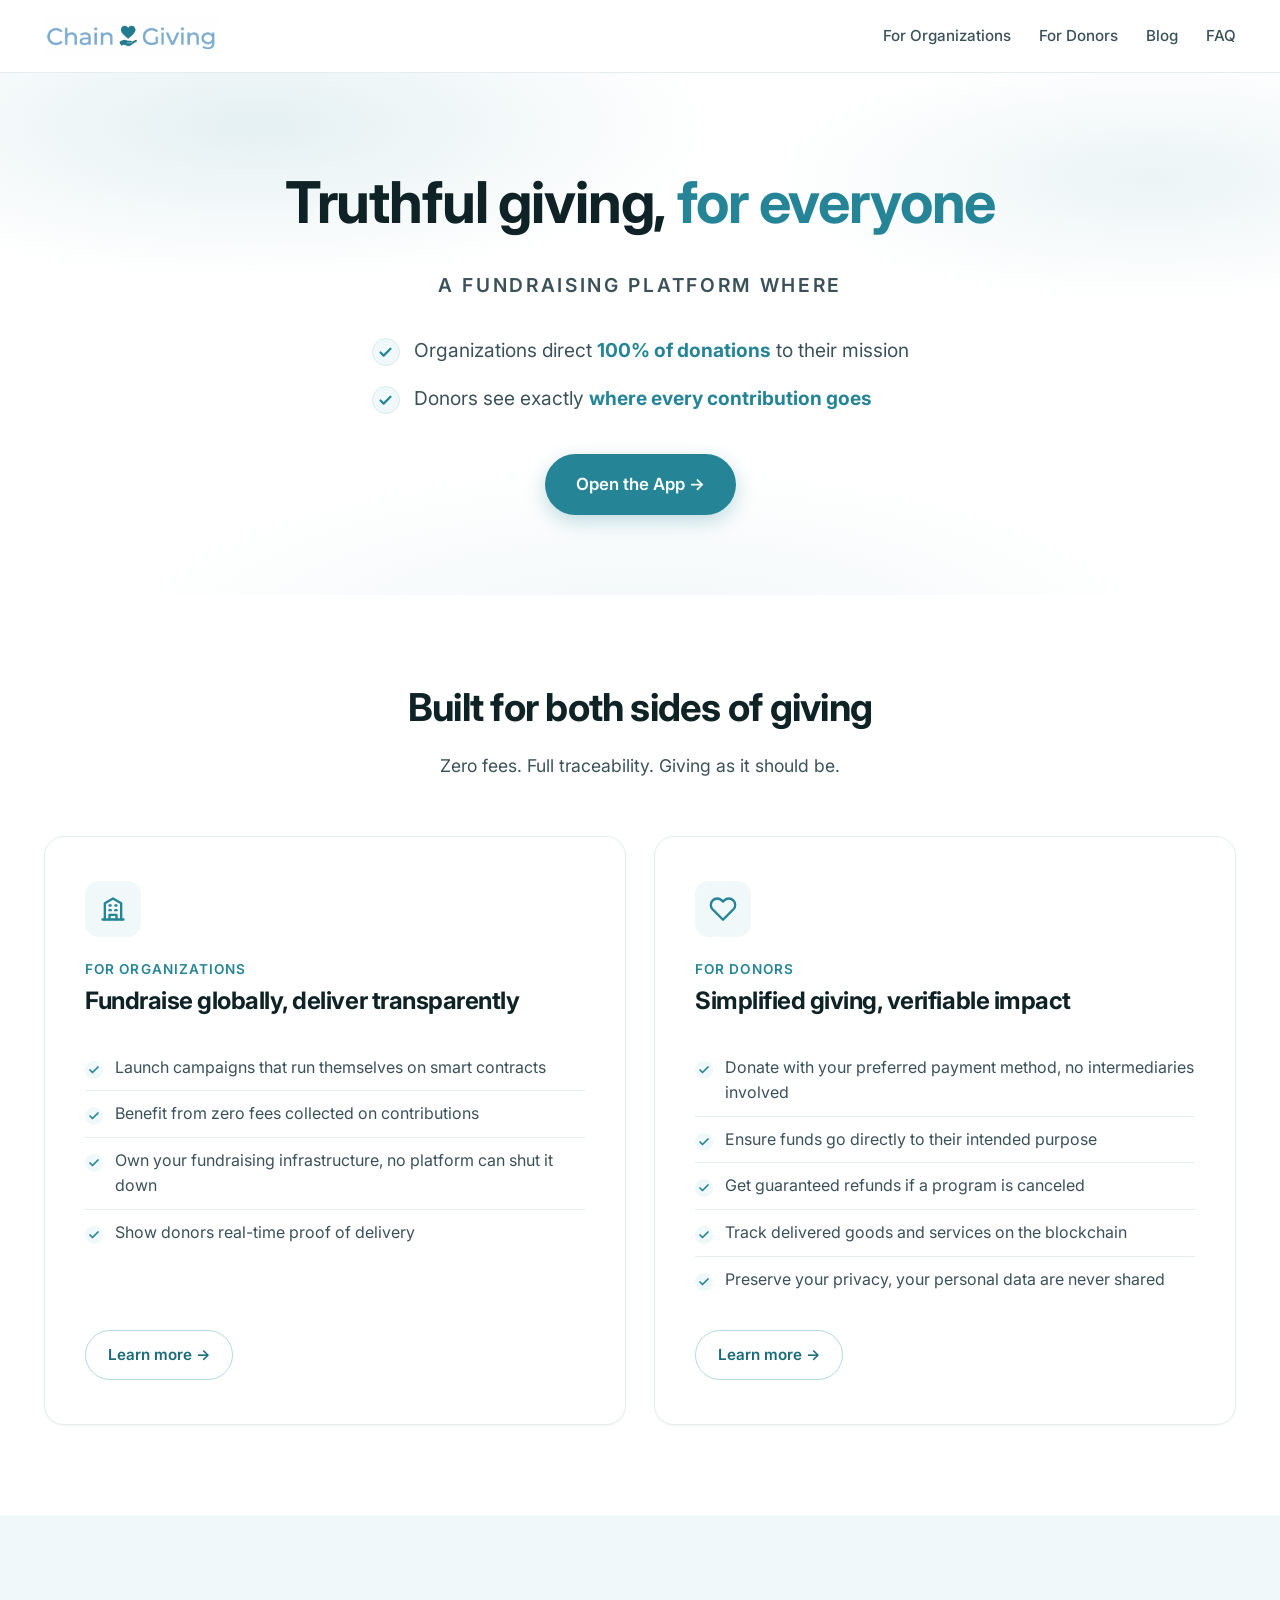
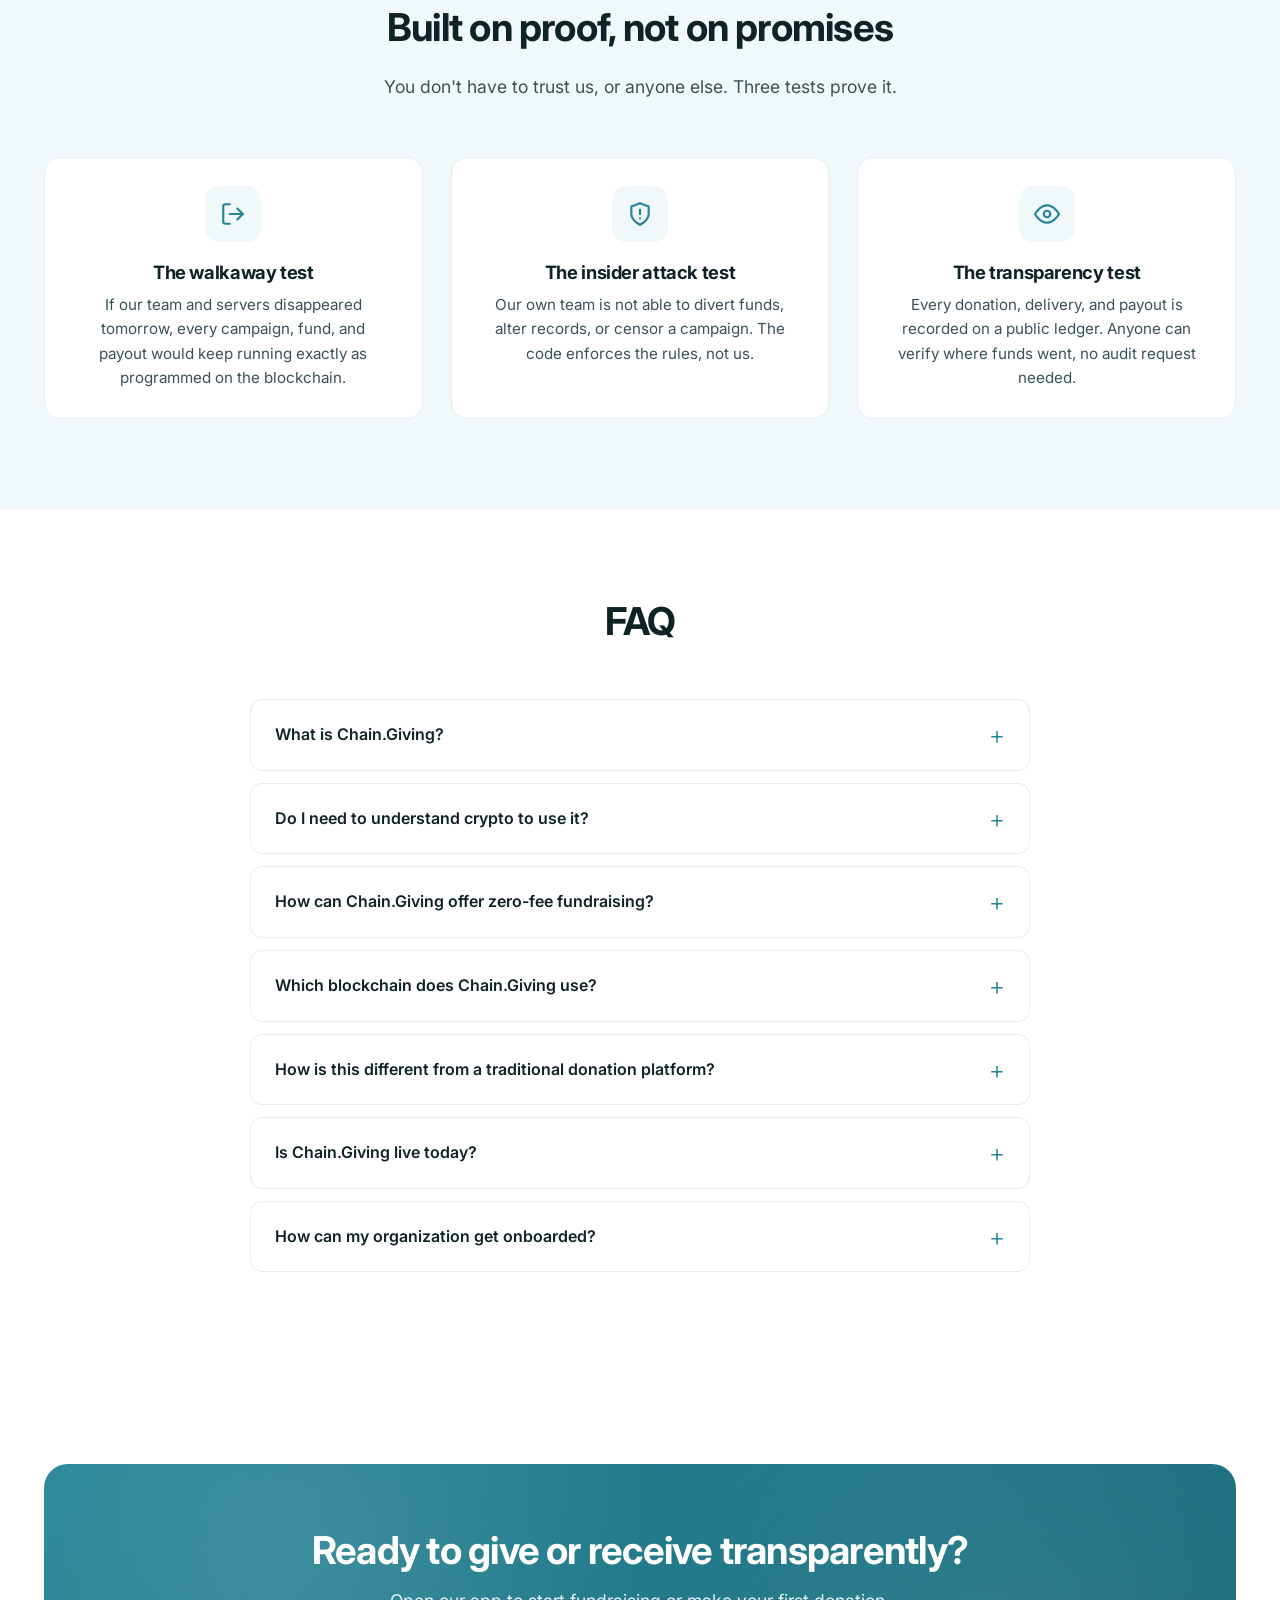
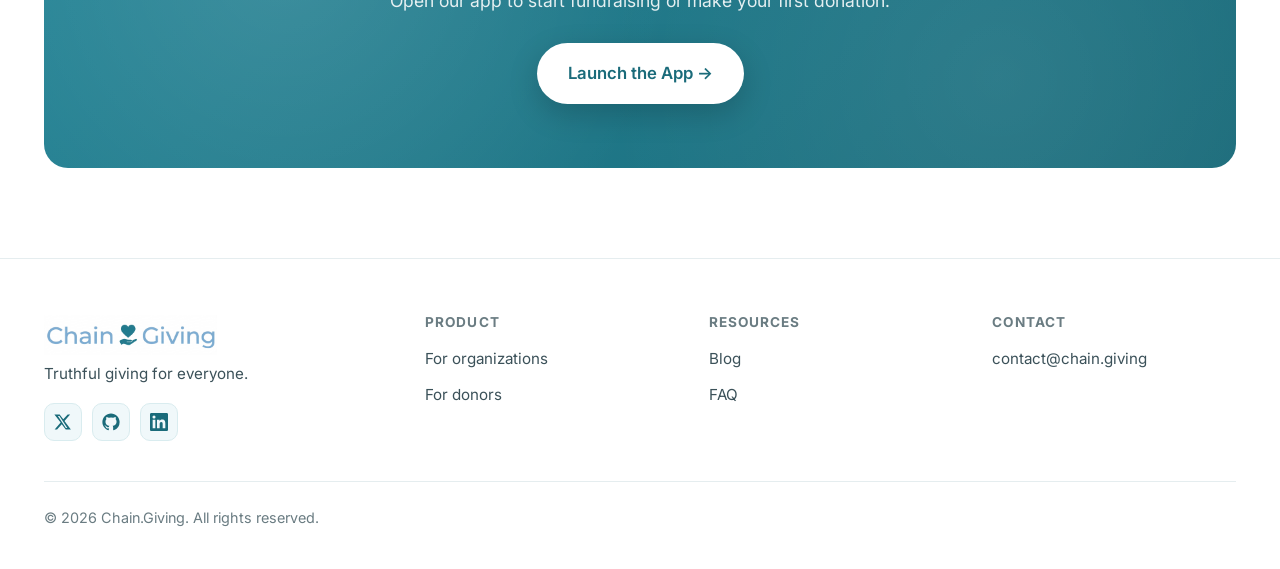
==== commit dc4604e7: "wording" ====
--- a/index.html
+++ b/index.html
@@ -80,7 +80,7 @@
           <ul>
             <li>Donate with your preferred payment method, no intermediaries involved</li>
             <li>Ensure funds go directly to their intended purpose</li>
-            <li>Get refunded automatically if a project is canceled</li>
+            <li>Get guaranteed refunds if a program is canceled</li>
             <li>Track delivered goods and services on the blockchain</li>
             <li>Preserve your privacy, your personal data are never shared</li>
           </ul>
@@ -114,7 +114,7 @@
             <svg viewBox="0 0 24 24" fill="none" stroke="currentColor" stroke-width="2" stroke-linecap="round" stroke-linejoin="round"><path d="M12 22s8-4 8-10V5l-8-3-8 3v7c0 6 8 10 8 10z"/><line x1="12" y1="8" x2="12" y2="12"/><line x1="12" y1="16" x2="12.01" y2="16"/></svg>
           </div>
           <h3>The insider attack test</h3>
-          <p>Our own team is not able to divert funds, alter records, or censor a campaign — the smart contracts wouldn't allow it. The code enforces the rules, not us.</p>
+          <p>Our own team is not able to divert funds, alter records, or censor a campaign. The code enforces the rules, not us.</p>
         </div>
 
         <div class="feature">
